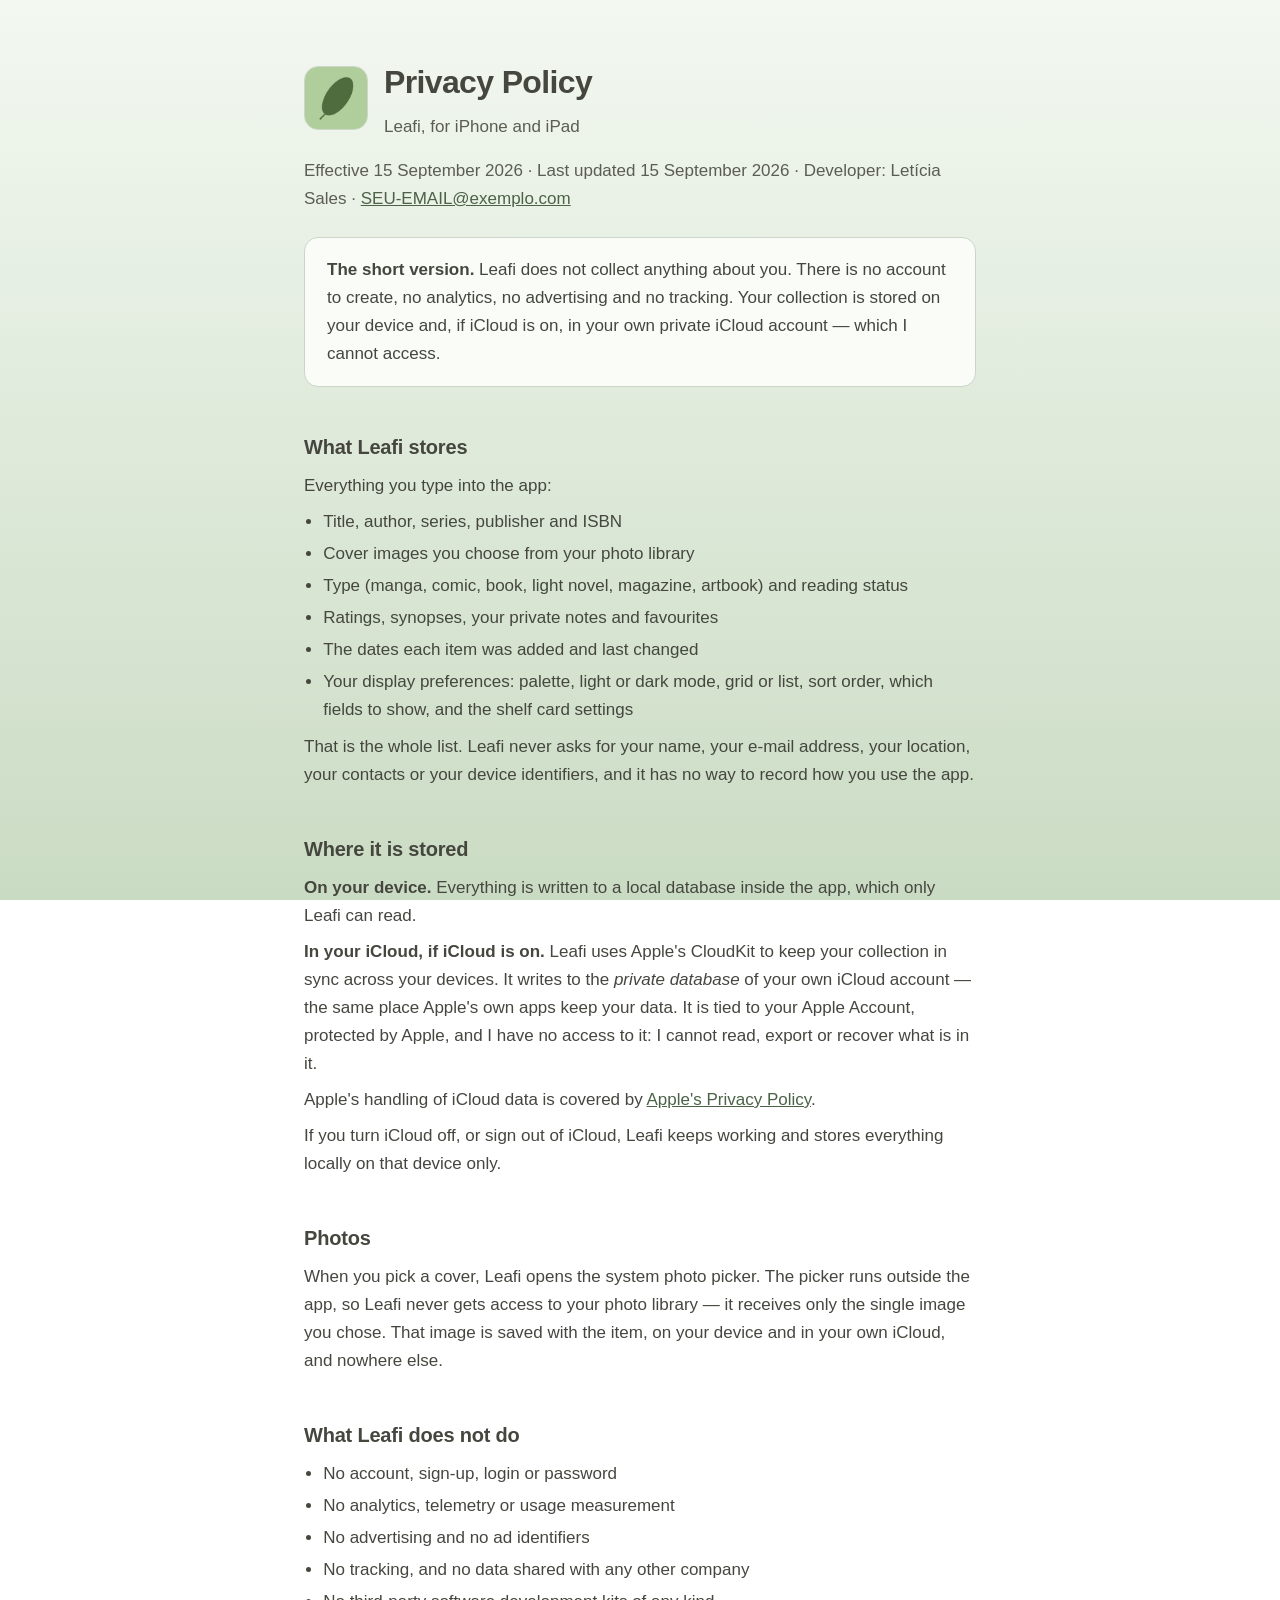
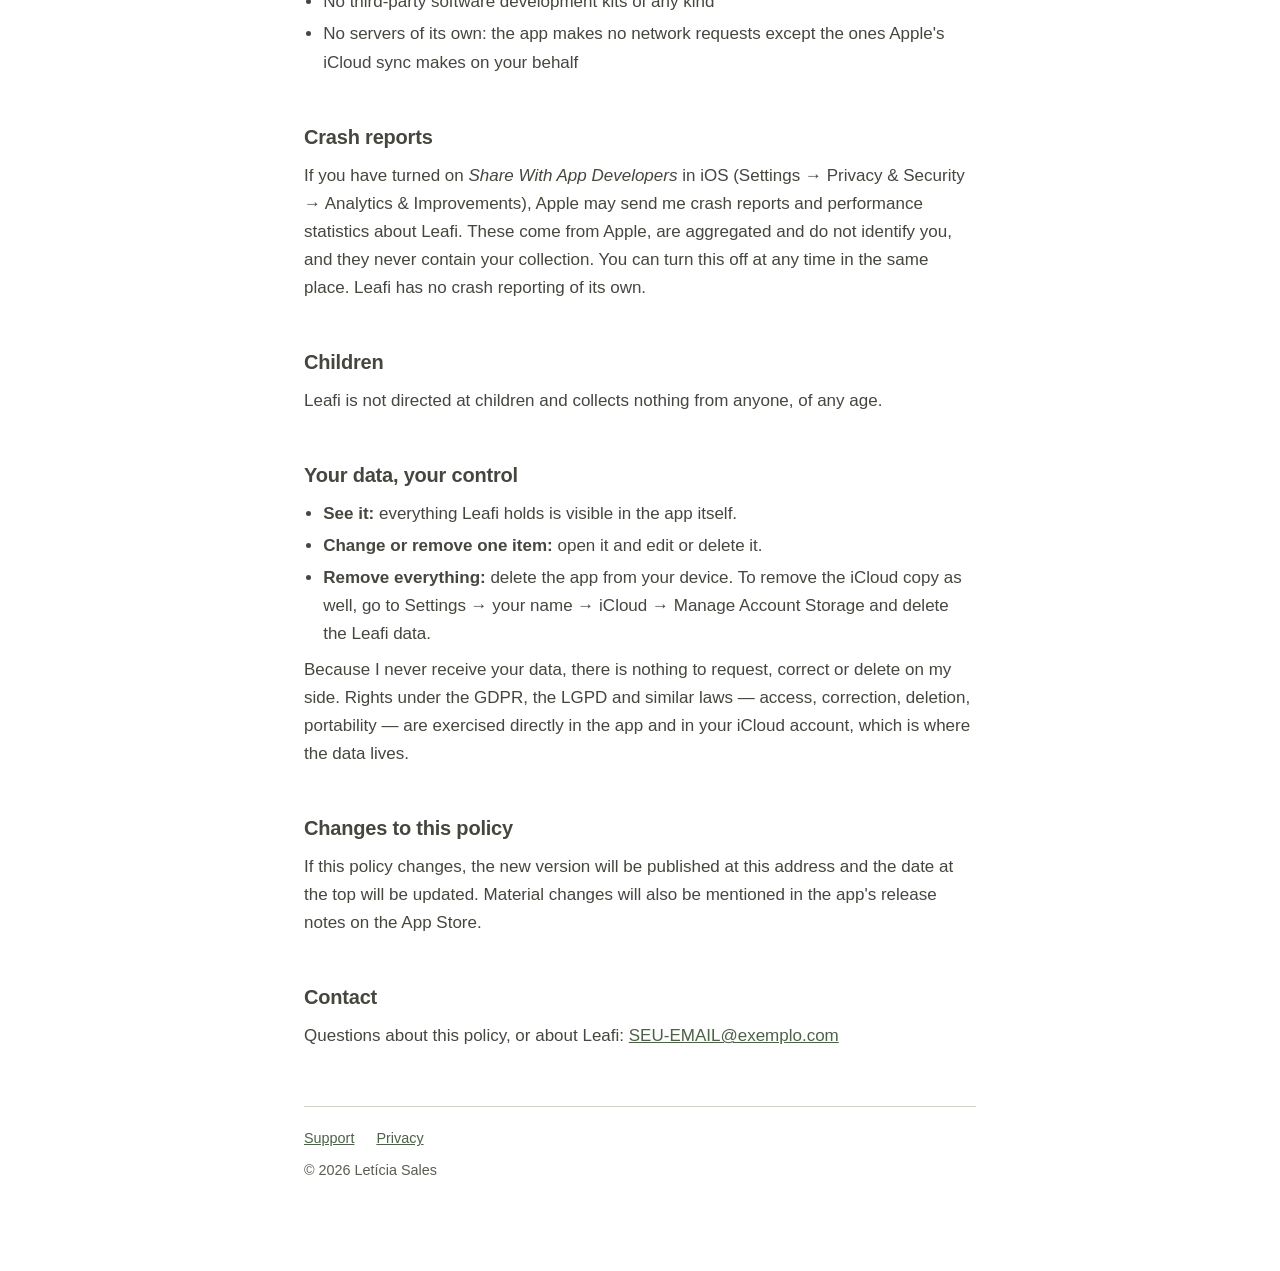
==== privacy.html @ e55983dd "Cria as paginas de suporte e privacidade Duas paginas estaticas, sem dependencia nenhuma, com a pale" ====
<!doctype html>
<html lang="en">
<head>
<meta charset="utf-8">
<meta name="viewport" content="width=device-width, initial-scale=1">
<title>Leafi — Privacy Policy</title>
<meta name="description" content="Privacy policy for Leafi. Nothing is collected.">
<link rel="icon" href="icone.png">
<link rel="stylesheet" href="estilo.css">
</head>
<body>
<main>

<header>
  <img src="icone.png" alt="">
  <div>
    <h1>Privacy Policy</h1>
    <p>Leafi, for iPhone and iPad</p>
  </div>
</header>

<p class="secundario">Effective 15 September 2026 · Last updated 15 September
2026 · Developer: Letícia Sales ·
<a href="mailto:SEU-EMAIL@exemplo.com">SEU-EMAIL@exemplo.com</a></p>

<div class="cartao">
  <p><strong>The short version.</strong> Leafi does not collect anything about
  you. There is no account to create, no analytics, no advertising and no
  tracking. Your collection is stored on your device and, if iCloud is on, in
  your own private iCloud account — which I cannot access.</p>
</div>

<h2>What Leafi stores</h2>

<p>Everything you type into the app:</p>
<ul>
  <li>Title, author, series, publisher and ISBN</li>
  <li>Cover images you choose from your photo library</li>
  <li>Type (manga, comic, book, light novel, magazine, artbook) and reading
  status</li>
  <li>Ratings, synopses, your private notes and favourites</li>
  <li>The dates each item was added and last changed</li>
  <li>Your display preferences: palette, light or dark mode, grid or list, sort
  order, which fields to show, and the shelf card settings</li>
</ul>

<p>That is the whole list. Leafi never asks for your name, your e-mail address,
your location, your contacts or your device identifiers, and it has no way to
record how you use the app.</p>

<h2>Where it is stored</h2>

<p><strong>On your device.</strong> Everything is written to a local database
inside the app, which only Leafi can read.</p>

<p><strong>In your iCloud, if iCloud is on.</strong> Leafi uses Apple's
CloudKit to keep your collection in sync across your devices. It writes to the
<em>private database</em> of your own iCloud account — the same place Apple's
own apps keep your data. It is tied to your Apple Account, protected by Apple,
and I have no access to it: I cannot read, export or recover what is in it.</p>

<p>Apple's handling of iCloud data is covered by
<a href="https://www.apple.com/legal/privacy/">Apple's Privacy Policy</a>.</p>

<p>If you turn iCloud off, or sign out of iCloud, Leafi keeps working and
stores everything locally on that device only.</p>

<h2>Photos</h2>

<p>When you pick a cover, Leafi opens the system photo picker. The picker runs
outside the app, so Leafi never gets access to your photo library — it receives
only the single image you chose. That image is saved with the item, on your
device and in your own iCloud, and nowhere else.</p>

<h2>What Leafi does not do</h2>

<ul>
  <li>No account, sign-up, login or password</li>
  <li>No analytics, telemetry or usage measurement</li>
  <li>No advertising and no ad identifiers</li>
  <li>No tracking, and no data shared with any other company</li>
  <li>No third-party software development kits of any kind</li>
  <li>No servers of its own: the app makes no network requests except the ones
  Apple's iCloud sync makes on your behalf</li>
</ul>

<h2>Crash reports</h2>

<p>If you have turned on <em>Share With App Developers</em> in iOS (Settings →
Privacy &amp; Security → Analytics &amp; Improvements), Apple may send me crash
reports and performance statistics about Leafi. These come from Apple, are
aggregated and do not identify you, and they never contain your collection. You
can turn this off at any time in the same place. Leafi has no crash reporting
of its own.</p>

<h2>Children</h2>

<p>Leafi is not directed at children and collects nothing from anyone, of any
age.</p>

<h2>Your data, your control</h2>

<ul>
  <li><strong>See it:</strong> everything Leafi holds is visible in the app
  itself.</li>
  <li><strong>Change or remove one item:</strong> open it and edit or delete
  it.</li>
  <li><strong>Remove everything:</strong> delete the app from your device. To
  remove the iCloud copy as well, go to Settings → your name → iCloud → Manage
  Account Storage and delete the Leafi data.</li>
</ul>

<p>Because I never receive your data, there is nothing to request, correct or
delete on my side. Rights under the GDPR, the LGPD and similar laws — access,
correction, deletion, portability — are exercised directly in the app and in
your iCloud account, which is where the data lives.</p>

<h2>Changes to this policy</h2>

<p>If this policy changes, the new version will be published at this address
and the date at the top will be updated. Material changes will also be
mentioned in the app's release notes on the App Store.</p>

<h2>Contact</h2>

<p>Questions about this policy, or about Leafi:
<a href="mailto:SEU-EMAIL@exemplo.com">SEU-EMAIL@exemplo.com</a></p>

<footer>
  <a href="index.html">Support</a>
  <a href="privacy.html">Privacy</a>
  <p>© 2026 Letícia Sales</p>
</footer>

</main>
</body>
</html>
---- estilo.css ----
:root {
  --fundo-topo: #F3F8F1;
  --fundo-base: #CADBC3;
  --superficie: #F9FCF7;
  --texto: #45473F;
  --texto-suave: #5B5D51;
  --destaque: #4B6246;
  --borda: #CDD5CA;
}

@media (prefers-color-scheme: dark) {
  :root {
    --fundo-topo: #242720;
    --fundo-base: #131411;
    --superficie: #22241E;
    --texto: #ECEAE2;
    --texto-suave: #9FA295;
    --destaque: #A9C0A5;
    --borda: #42443D;
  }
}

* { box-sizing: border-box; }

body {
  margin: 0;
  padding: 0 20px 80px;
  font: 17px/1.65 -apple-system, BlinkMacSystemFont, "Segoe UI", Roboto, sans-serif;
  color: var(--texto);
  background: linear-gradient(var(--fundo-topo), var(--fundo-base));
  background-attachment: fixed;
  min-height: 100vh;
}

main { max-width: 42rem; margin: 0 auto; }

header {
  display: flex;
  align-items: center;
  gap: 16px;
  padding: 56px 0 8px;
}

header img {
  width: 64px;
  height: 64px;
  border-radius: 14px;
  border: 1px solid var(--borda);
}

h1 { font-size: 2rem; margin: 0; letter-spacing: -0.02em; }

header p { margin: 4px 0 0; color: var(--texto-suave); }

h2 {
  font-size: 1.25rem;
  margin: 44px 0 4px;
  letter-spacing: -0.01em;
}

h3 {
  font-size: 1rem;
  margin: 28px 0 2px;
}

p, ul { margin: 8px 0; }

ul { padding-left: 1.2rem; }

li { margin: 4px 0; }

a { color: var(--destaque); }

.cartao {
  background: var(--superficie);
  border: 1px solid var(--borda);
  border-radius: 14px;
  padding: 18px 22px;
  margin: 24px 0;
}

.cartao p:first-child { margin-top: 0; }
.cartao p:last-child { margin-bottom: 0; }

hr {
  border: 0;
  border-top: 1px solid var(--borda);
  margin: 44px 0;
}

footer {
  margin-top: 56px;
  padding-top: 20px;
  border-top: 1px solid var(--borda);
  color: var(--texto-suave);
  font-size: 0.9rem;
}

footer a { margin-right: 18px; }

.secundario { color: var(--texto-suave); }
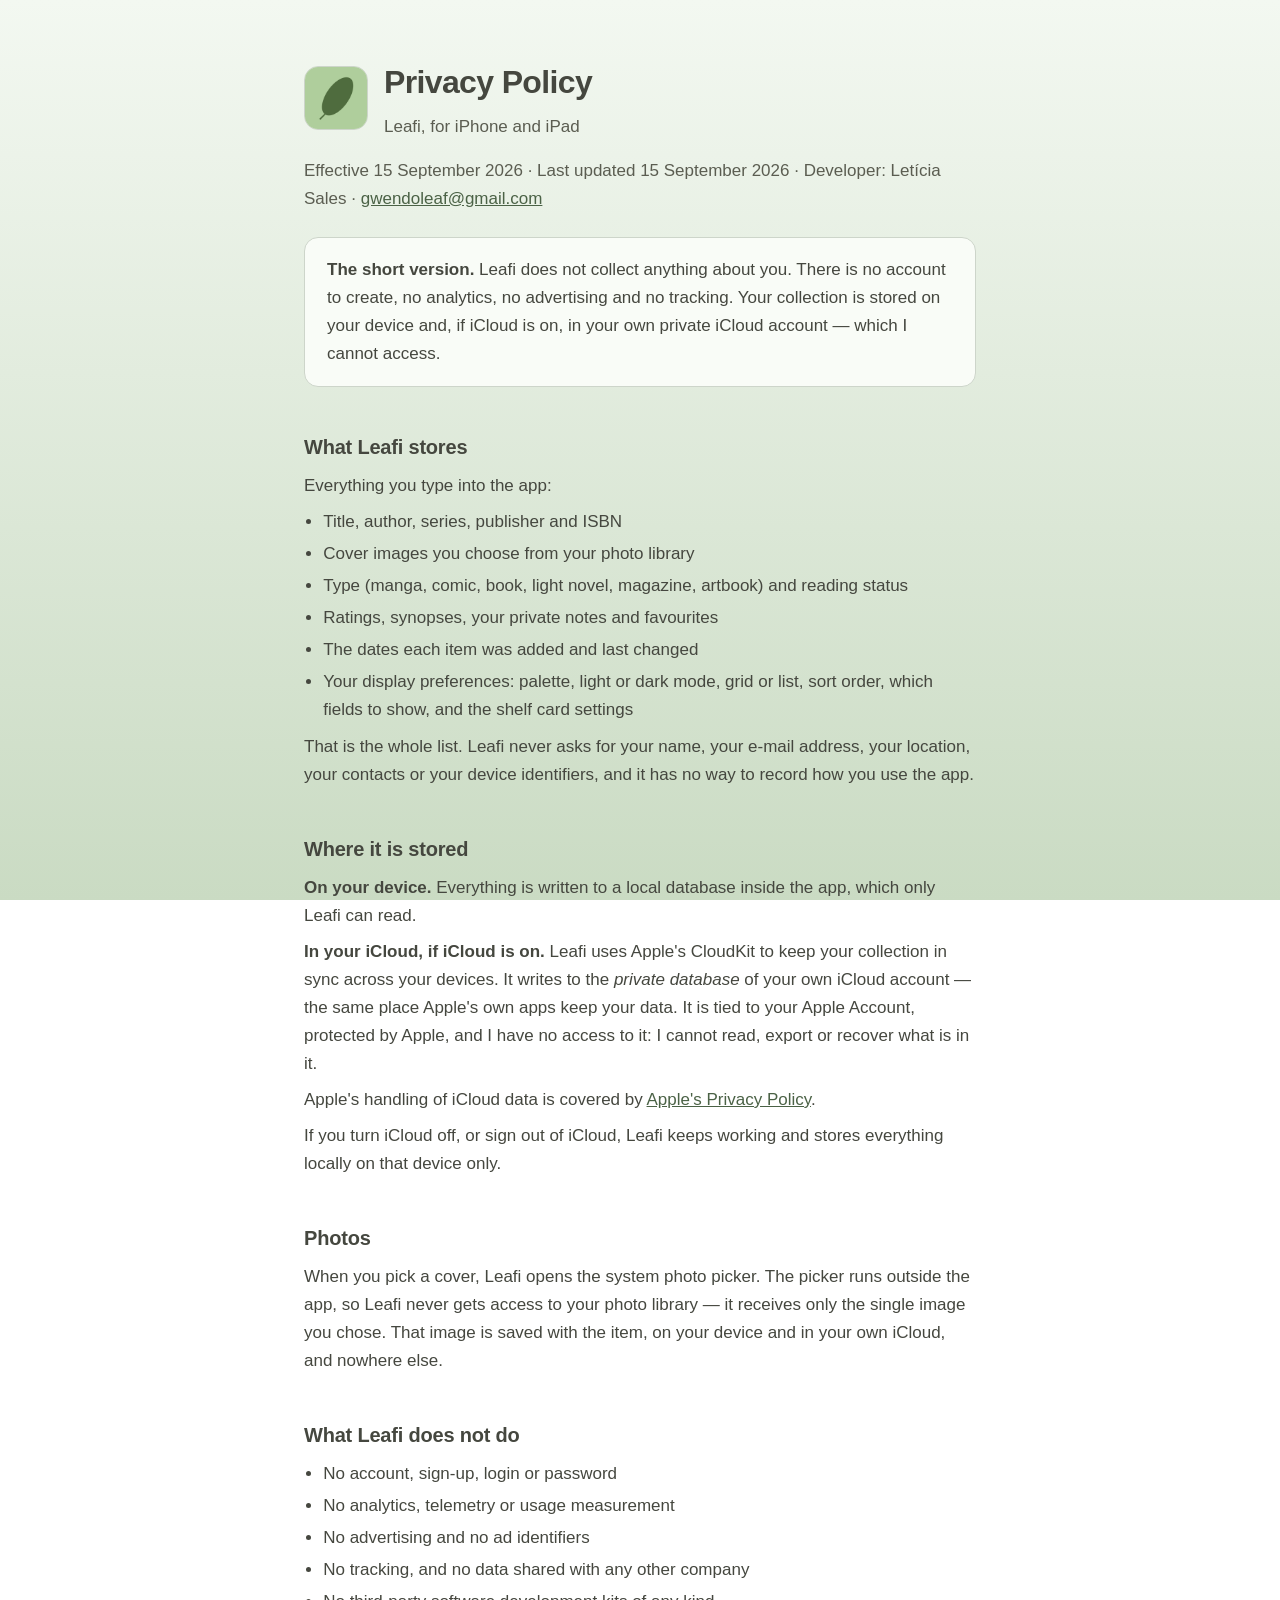
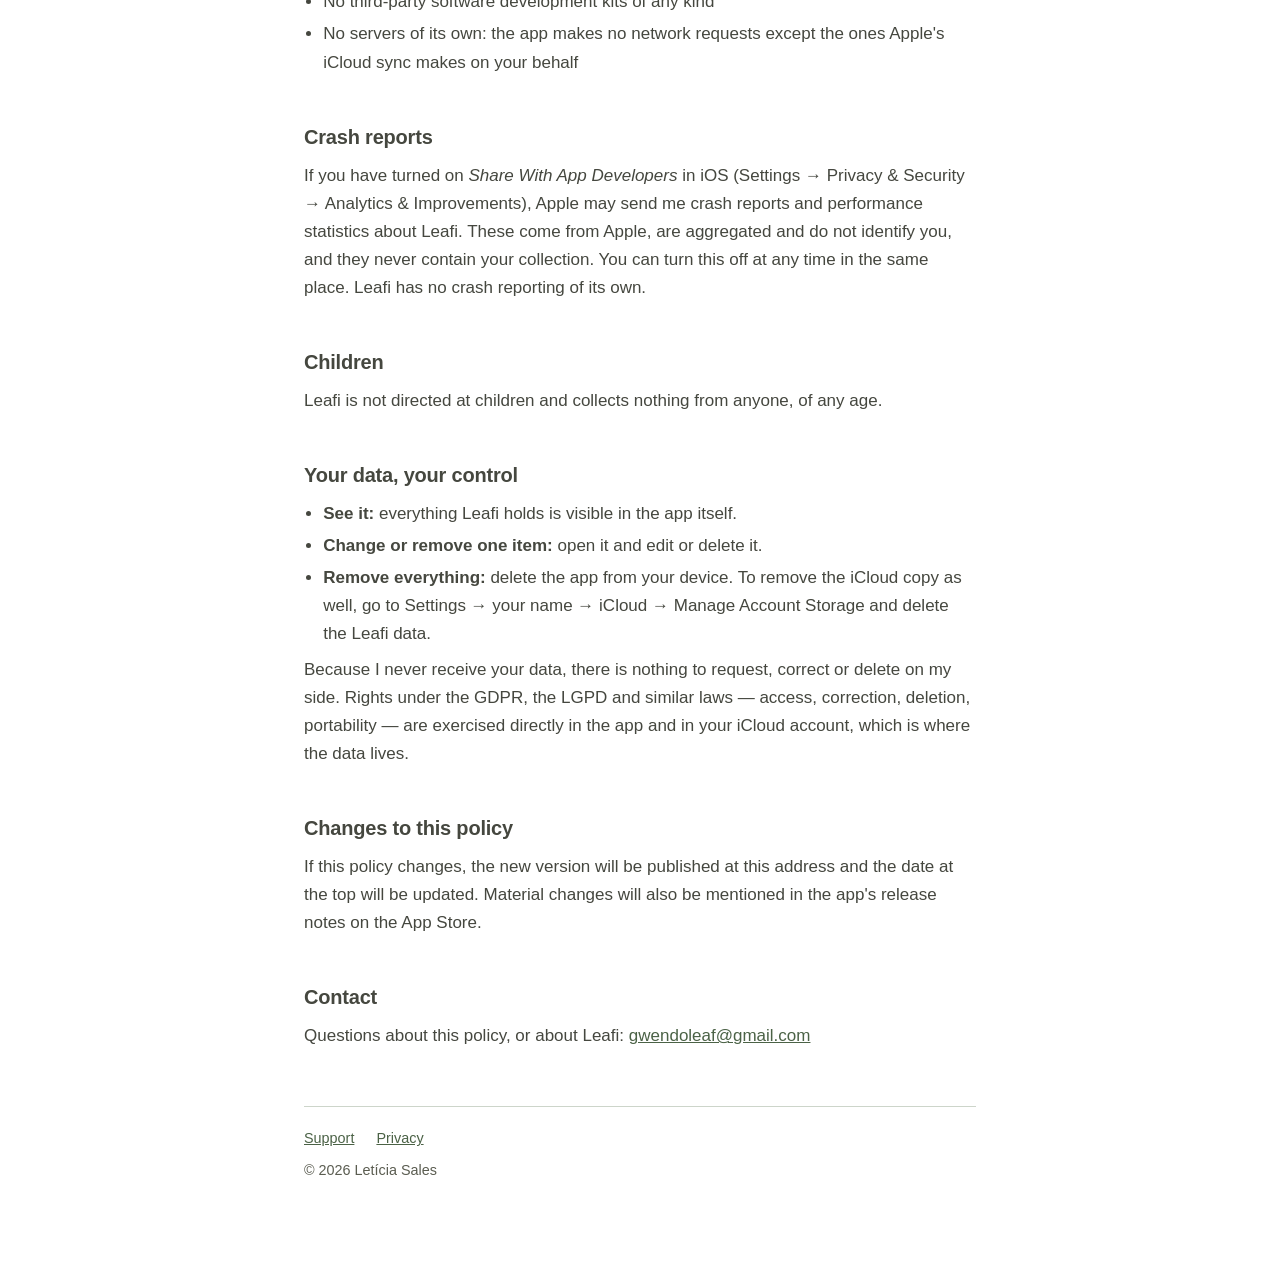
==== commit 82355b30: "Preenche o e-mail de contato Co-Authored-By: Claude Opus 5 <noreply@anthropic.com>" ====
--- a/privacy.html
+++ b/privacy.html
@@ -21,7 +21,7 @@
 
 <p class="secundario">Effective 15 September 2026 · Last updated 15 September
 2026 · Developer: Letícia Sales ·
-<a href="mailto:SEU-EMAIL@exemplo.com">SEU-EMAIL@exemplo.com</a></p>
+<a href="mailto:gwendoleaf@gmail.com">gwendoleaf@gmail.com</a></p>
 
 <div class="cartao">
   <p><strong>The short version.</strong> Leafi does not collect anything about
@@ -124,7 +124,7 @@
 <h2>Contact</h2>
 
 <p>Questions about this policy, or about Leafi:
-<a href="mailto:SEU-EMAIL@exemplo.com">SEU-EMAIL@exemplo.com</a></p>
+<a href="mailto:gwendoleaf@gmail.com">gwendoleaf@gmail.com</a></p>
 
 <footer>
   <a href="index.html">Support</a>
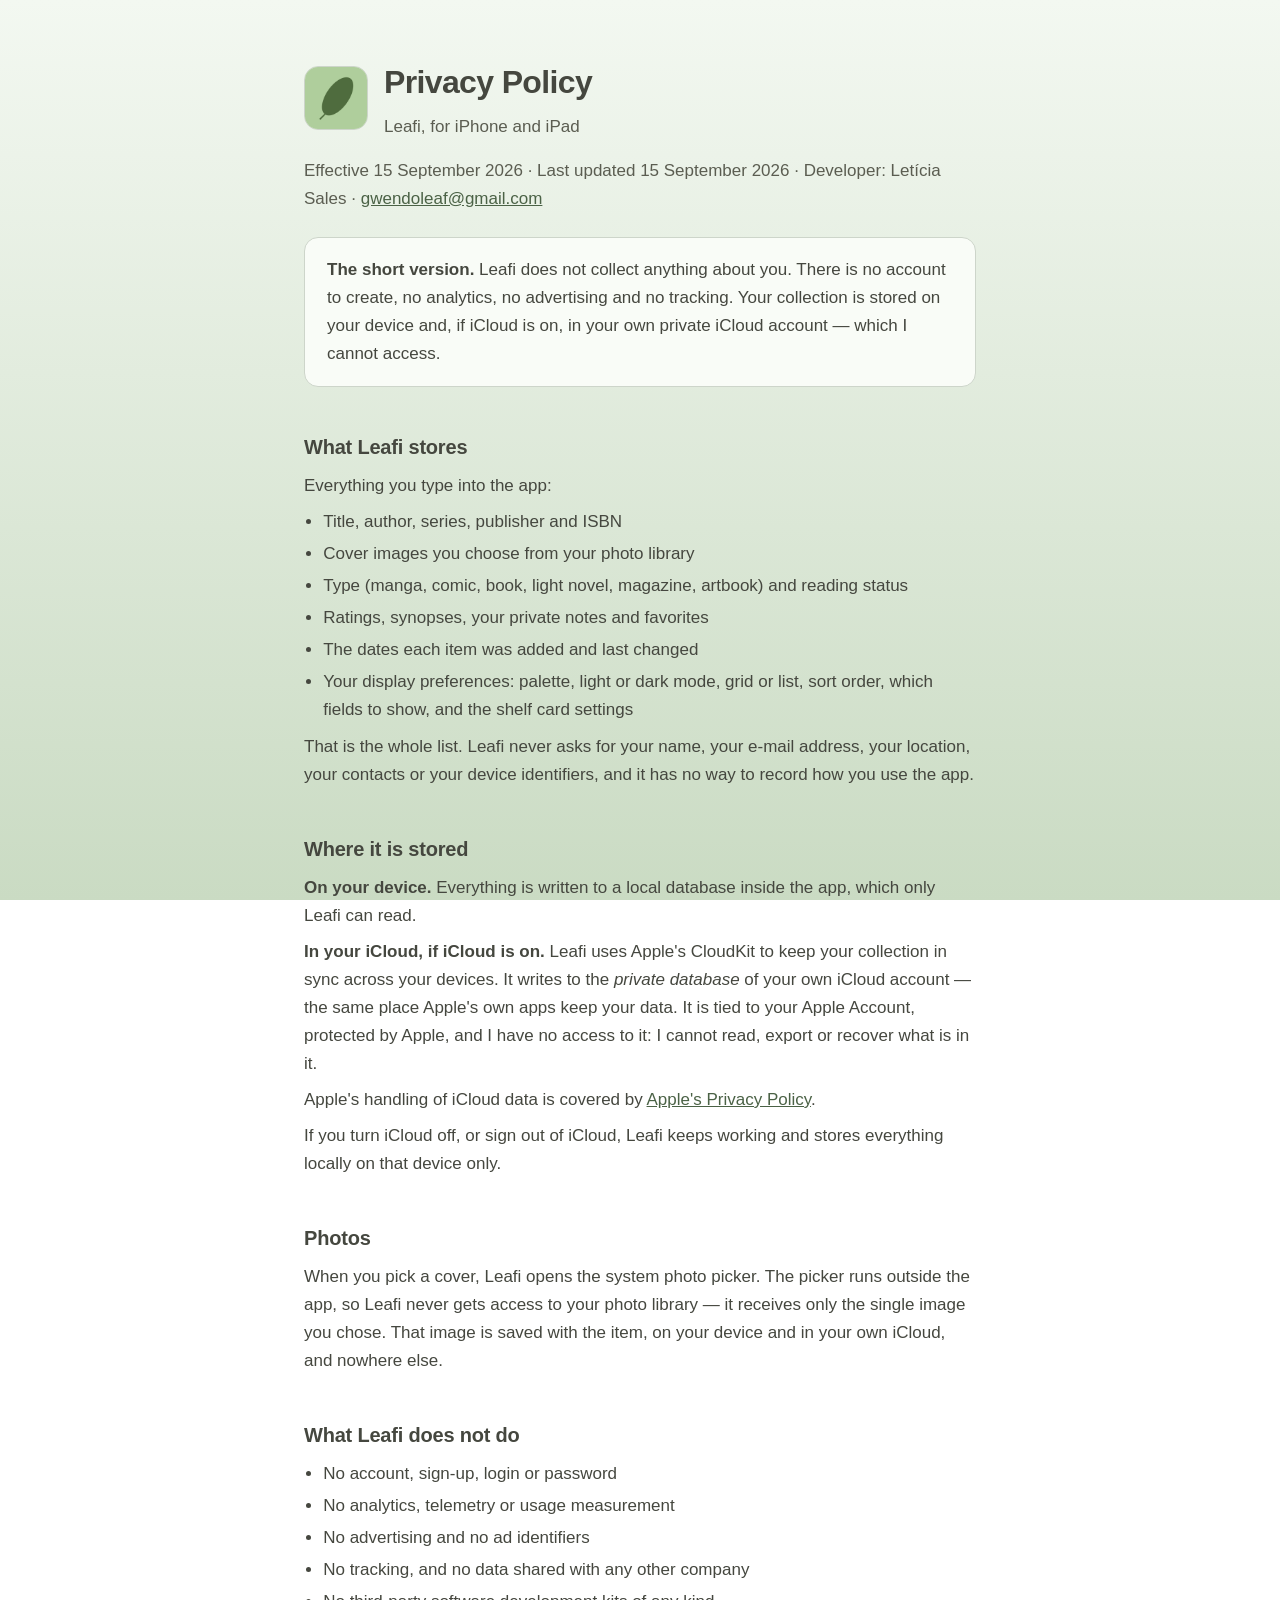
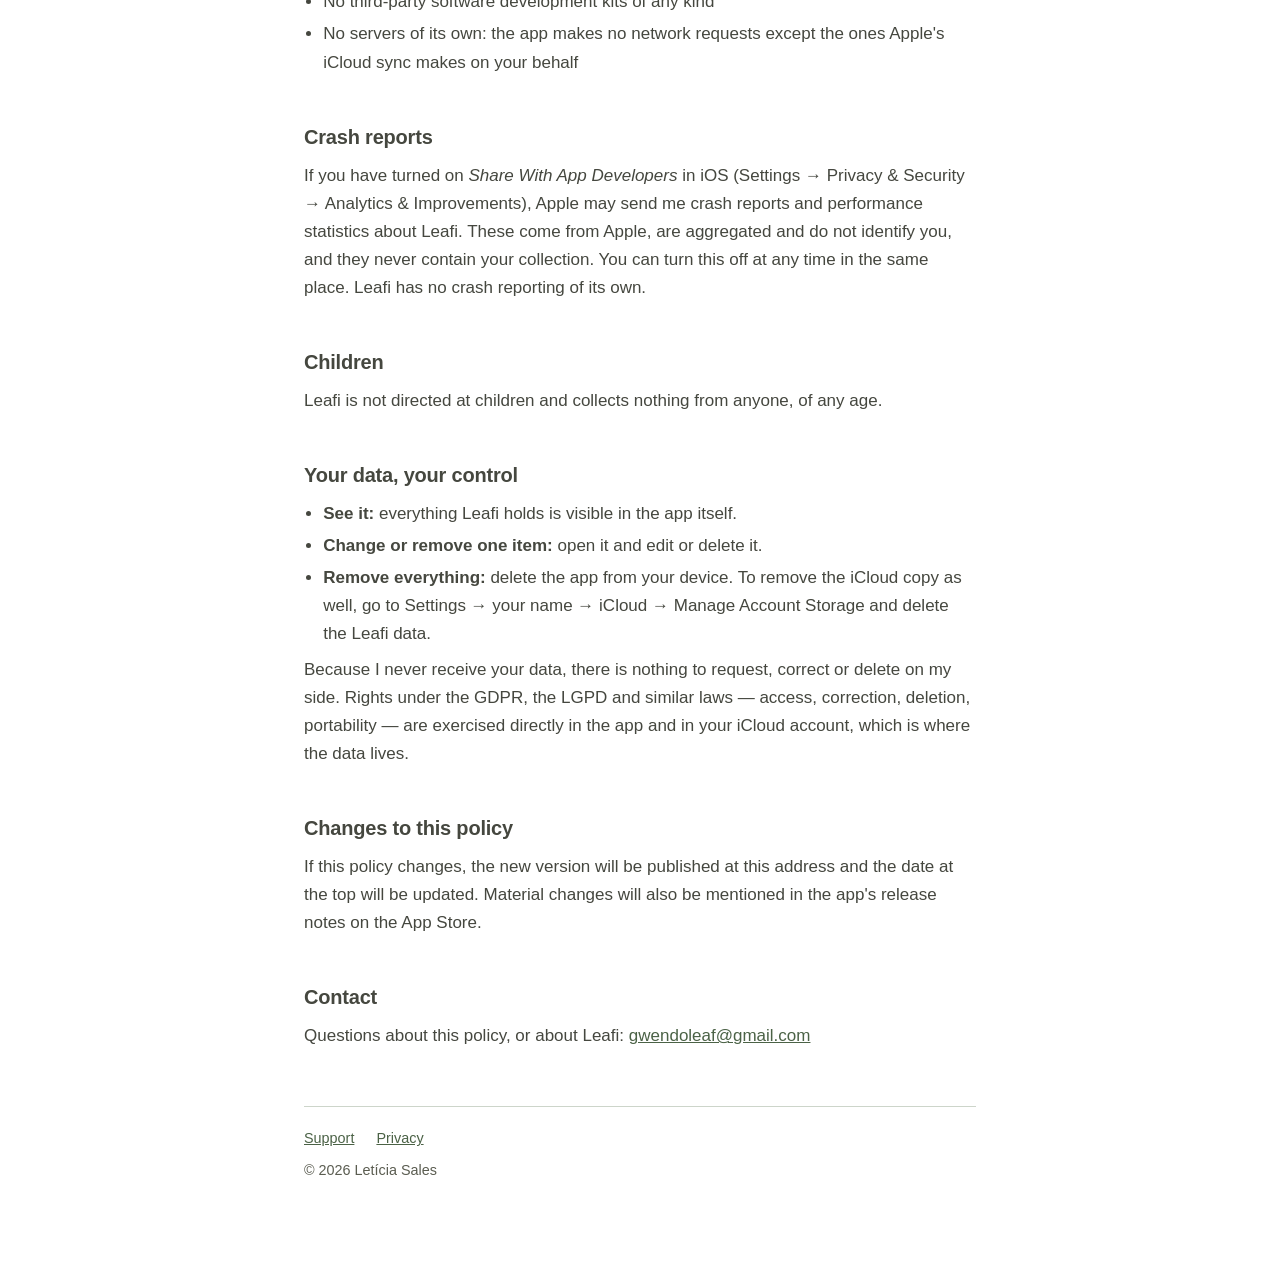
==== commit 1751303f: "Passa as paginas para ingles americano Co-Authored-By: Claude Opus 5 <noreply@anthropic.com>" ====
--- a/privacy.html
+++ b/privacy.html
@@ -38,7 +38,7 @@
   <li>Cover images you choose from your photo library</li>
   <li>Type (manga, comic, book, light novel, magazine, artbook) and reading
   status</li>
-  <li>Ratings, synopses, your private notes and favourites</li>
+  <li>Ratings, synopses, your private notes and favorites</li>
   <li>The dates each item was added and last changed</li>
   <li>Your display preferences: palette, light or dark mode, grid or list, sort
   order, which fields to show, and the shelf card settings</li>
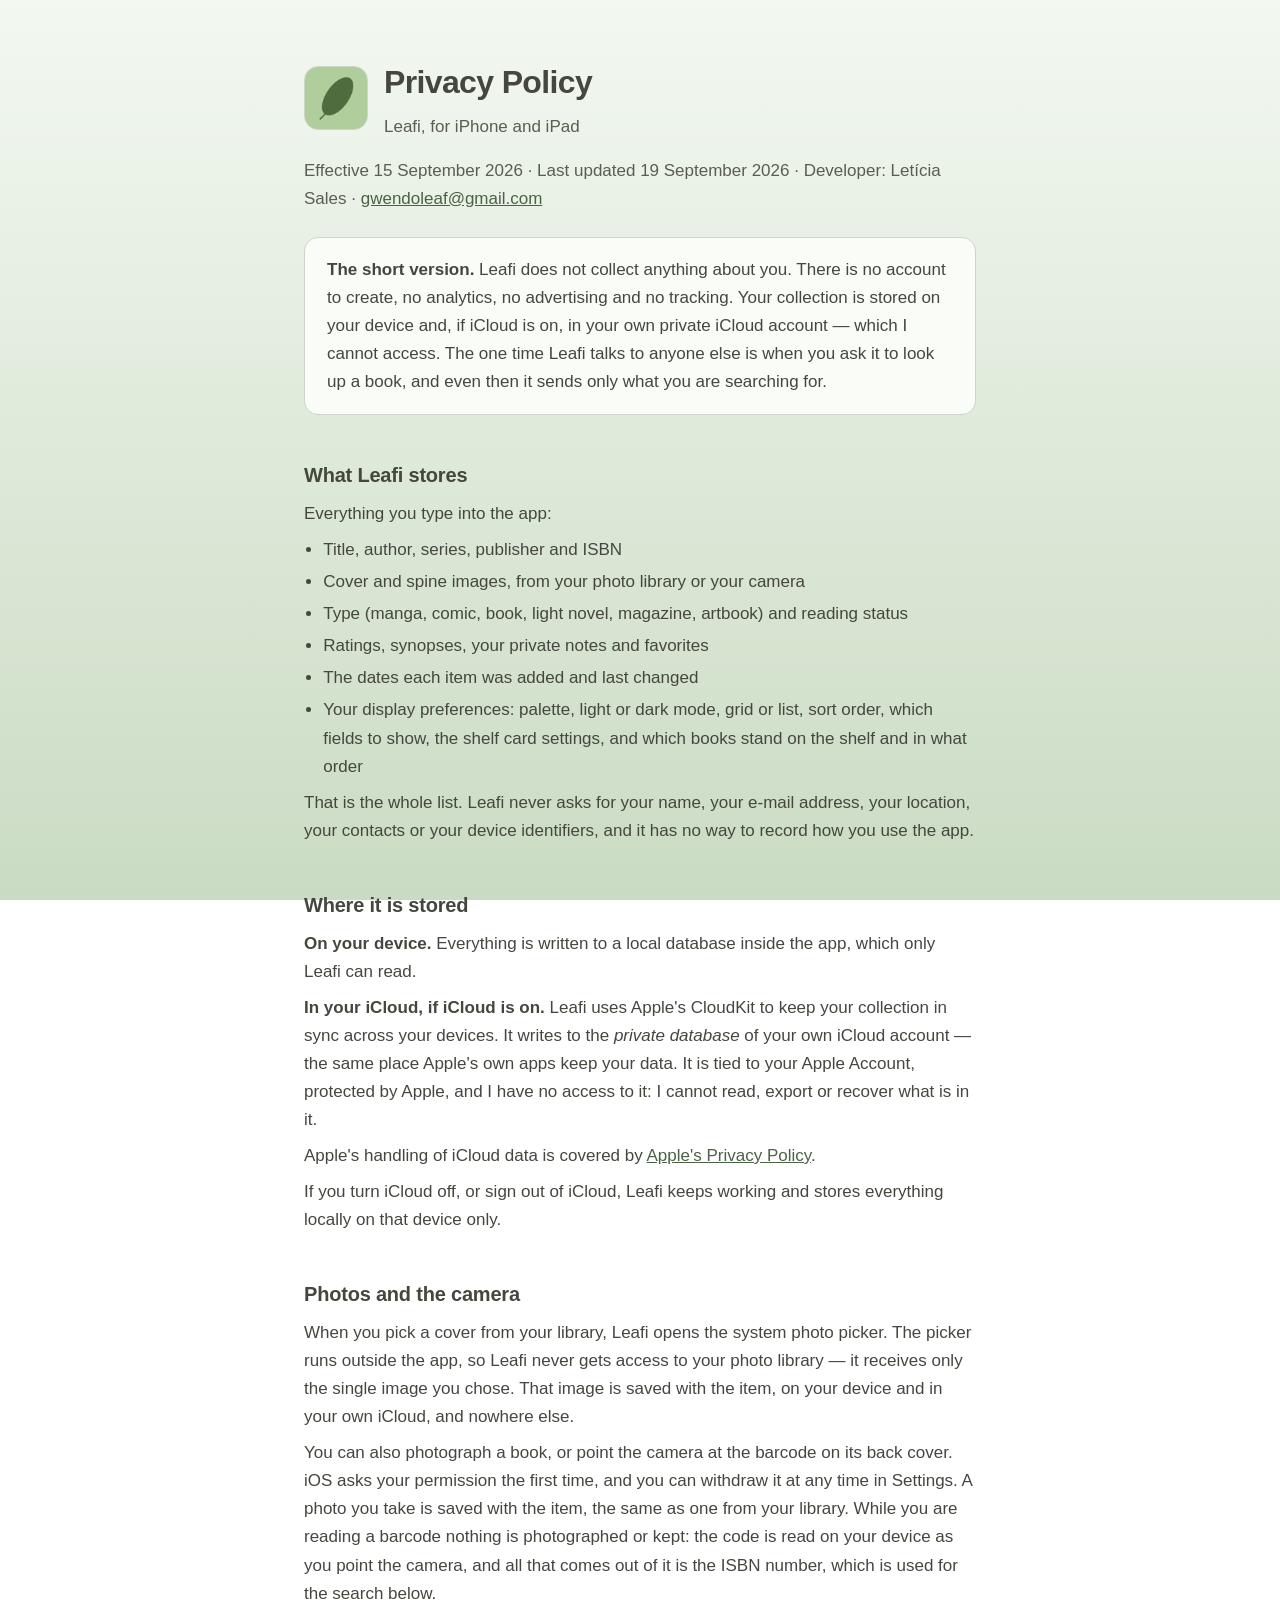
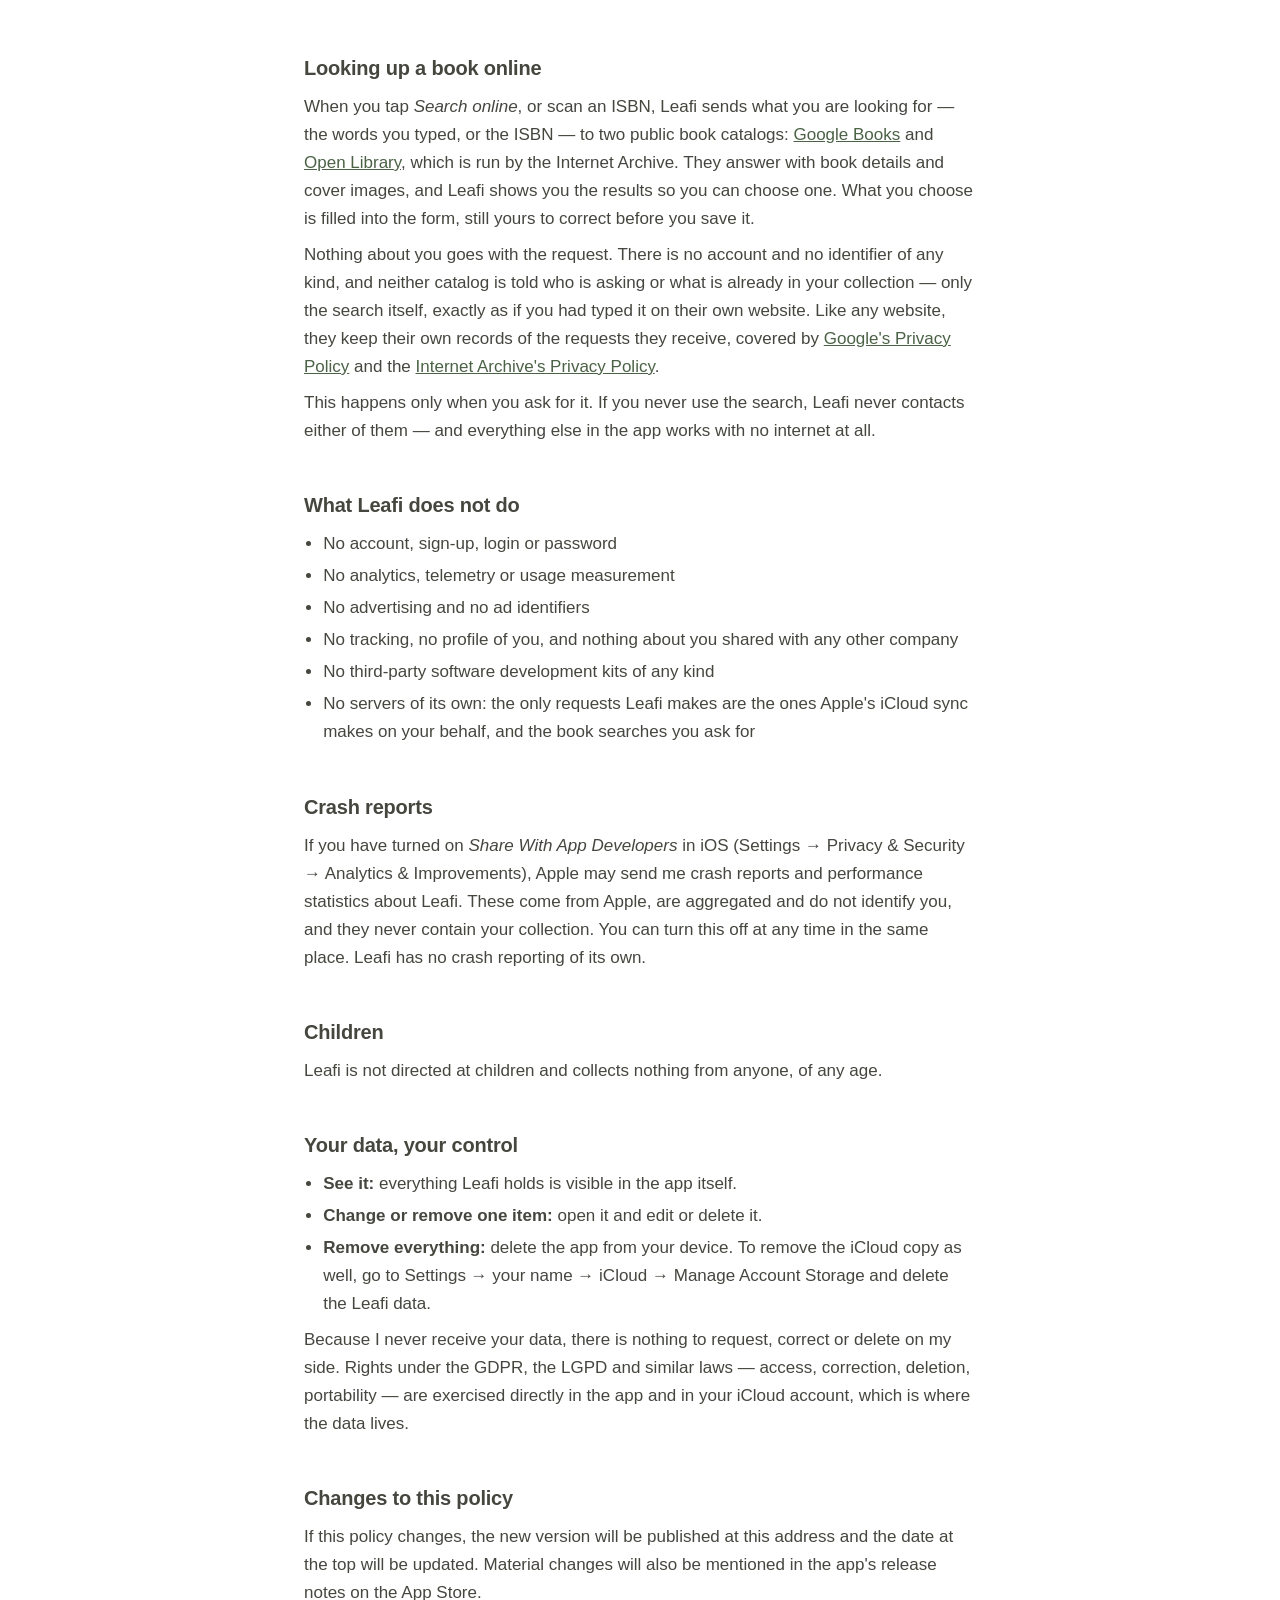
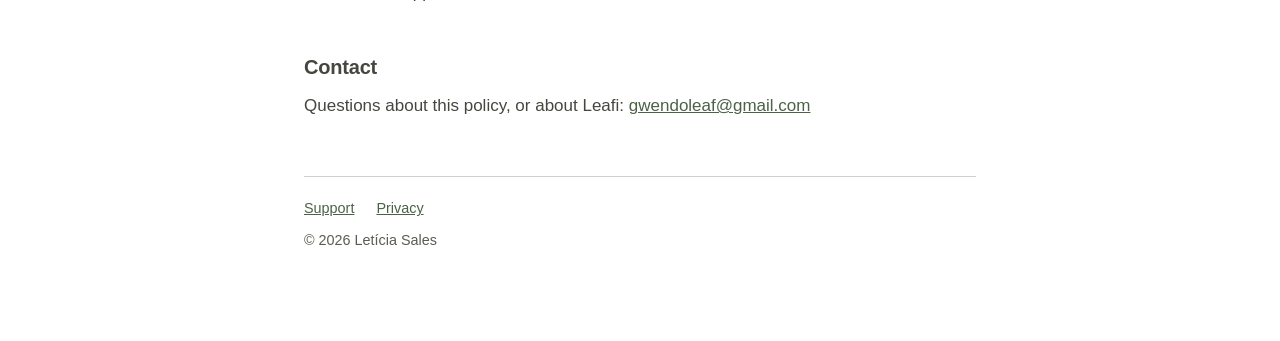
==== commit ed0b1cc4: "Conta que a busca online sai do aparelho A politica dizia que o app nao faz requisicao de rede alem " ====
--- a/privacy.html
+++ b/privacy.html
@@ -4,7 +4,7 @@
 <meta charset="utf-8">
 <meta name="viewport" content="width=device-width, initial-scale=1">
 <title>Leafi — Privacy Policy</title>
-<meta name="description" content="Privacy policy for Leafi. Nothing is collected.">
+<meta name="description" content="Privacy policy for Leafi. Nothing about you is collected.">
 <link rel="icon" href="icone.png">
 <link rel="stylesheet" href="estilo.css">
 </head>
@@ -19,7 +19,7 @@
   </div>
 </header>
 
-<p class="secundario">Effective 15 September 2026 · Last updated 15 September
+<p class="secundario">Effective 15 September 2026 · Last updated 19 September
 2026 · Developer: Letícia Sales ·
 <a href="mailto:gwendoleaf@gmail.com">gwendoleaf@gmail.com</a></p>
 
@@ -27,7 +27,9 @@
   <p><strong>The short version.</strong> Leafi does not collect anything about
   you. There is no account to create, no analytics, no advertising and no
   tracking. Your collection is stored on your device and, if iCloud is on, in
-  your own private iCloud account — which I cannot access.</p>
+  your own private iCloud account — which I cannot access. The one time Leafi
+  talks to anyone else is when you ask it to look up a book, and even then it
+  sends only what you are searching for.</p>
 </div>
 
 <h2>What Leafi stores</h2>
@@ -35,13 +37,14 @@
 <p>Everything you type into the app:</p>
 <ul>
   <li>Title, author, series, publisher and ISBN</li>
-  <li>Cover images you choose from your photo library</li>
+  <li>Cover and spine images, from your photo library or your camera</li>
   <li>Type (manga, comic, book, light novel, magazine, artbook) and reading
   status</li>
   <li>Ratings, synopses, your private notes and favorites</li>
   <li>The dates each item was added and last changed</li>
   <li>Your display preferences: palette, light or dark mode, grid or list, sort
-  order, which fields to show, and the shelf card settings</li>
+  order, which fields to show, the shelf card settings, and which books stand
+  on the shelf and in what order</li>
 </ul>
 
 <p>That is the whole list. Leafi never asks for your name, your e-mail address,
@@ -65,12 +68,42 @@
 <p>If you turn iCloud off, or sign out of iCloud, Leafi keeps working and
 stores everything locally on that device only.</p>
 
-<h2>Photos</h2>
+<h2>Photos and the camera</h2>
 
-<p>When you pick a cover, Leafi opens the system photo picker. The picker runs
-outside the app, so Leafi never gets access to your photo library — it receives
-only the single image you chose. That image is saved with the item, on your
-device and in your own iCloud, and nowhere else.</p>
+<p>When you pick a cover from your library, Leafi opens the system photo picker.
+The picker runs outside the app, so Leafi never gets access to your photo
+library — it receives only the single image you chose. That image is saved with
+the item, on your device and in your own iCloud, and nowhere else.</p>
+
+<p>You can also photograph a book, or point the camera at the barcode on its
+back cover. iOS asks your permission the first time, and you can withdraw it at
+any time in Settings. A photo you take is saved with the item, the same as one
+from your library. While you are reading a barcode nothing is photographed or
+kept: the code is read on your device as you point the camera, and all that
+comes out of it is the ISBN number, which is used for the search below.</p>
+
+<h2>Looking up a book online</h2>
+
+<p>When you tap <em>Search online</em>, or scan an ISBN, Leafi sends what you
+are looking for — the words you typed, or the ISBN — to two public book
+catalogs: <a href="https://books.google.com/">Google Books</a> and
+<a href="https://openlibrary.org/">Open Library</a>, which is run by the
+Internet Archive. They answer with book details and cover images, and Leafi
+shows you the results so you can choose one. What you choose is filled into the
+form, still yours to correct before you save it.</p>
+
+<p>Nothing about you goes with the request. There is no account and no
+identifier of any kind, and neither catalog is told who is asking or what is
+already in your collection — only the search itself, exactly as if you had
+typed it on their own website. Like any website, they keep their own records of
+the requests they receive, covered by
+<a href="https://policies.google.com/privacy">Google's Privacy Policy</a> and
+the <a href="https://archive.org/about/terms.php">Internet Archive's Privacy
+Policy</a>.</p>
+
+<p>This happens only when you ask for it. If you never use the search, Leafi
+never contacts either of them — and everything else in the app works with no
+internet at all.</p>
 
 <h2>What Leafi does not do</h2>
 
@@ -78,10 +111,11 @@
   <li>No account, sign-up, login or password</li>
   <li>No analytics, telemetry or usage measurement</li>
   <li>No advertising and no ad identifiers</li>
-  <li>No tracking, and no data shared with any other company</li>
+  <li>No tracking, no profile of you, and nothing about you shared with any
+  other company</li>
   <li>No third-party software development kits of any kind</li>
-  <li>No servers of its own: the app makes no network requests except the ones
-  Apple's iCloud sync makes on your behalf</li>
+  <li>No servers of its own: the only requests Leafi makes are the ones Apple's
+  iCloud sync makes on your behalf, and the book searches you ask for</li>
 </ul>
 
 <h2>Crash reports</h2>
